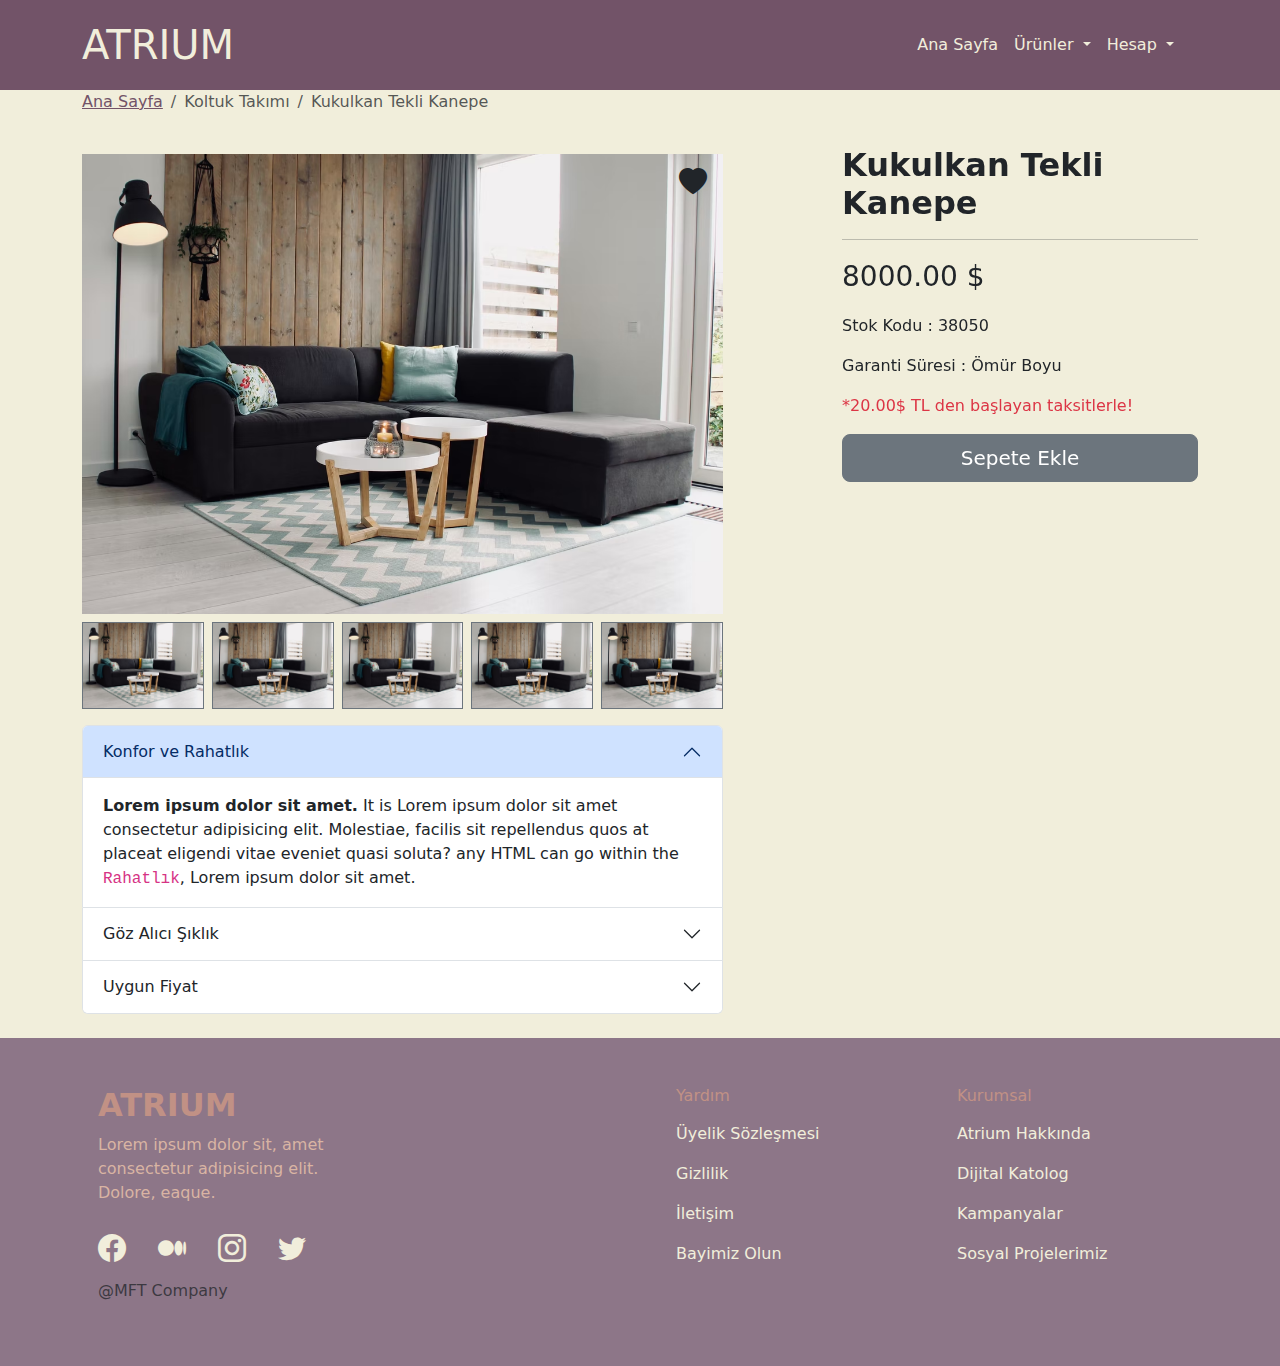
==== detail.html @ f6211954 "detail page added will be responsive" ====
<!DOCTYPE html>
<html lang="en">

<head>
    <meta charset="UTF-8">
    <meta http-equiv="X-UA-Compatible" content="IE=edge">
    <meta name="viewport" content="width=device-width, initial-scale=1.0">
    <link rel="stylesheet" href="https://cdn.jsdelivr.net/npm/bootstrap-icons@1.8.3/font/bootstrap-icons.css">
    <link href="https://cdn.jsdelivr.net/npm/bootstrap@5.2.0-beta1/dist/css/bootstrap.min.css" rel="stylesheet">
    <link rel="stylesheet" href="styles.css">
    <link rel="stylesheet" href="normalize.css">
    <title>Atrium</title>

</head>

<body>


        <nav class="navbar navbar-expand-sm navbar-dark bg-own-darkPurple ">
            <div class="container">
                <a class="navbar-brand bg-own-white fs-1" href="#">ATRIUM</a>
                <button class="navbar-toggler" type="button" data-bs-toggle="collapse"
                    data-bs-target="#navbarSupportedContent" aria-controls="navbarSupportedContent"
                    aria-expanded="false" aria-label="Toggle navigation">
                    <span class="navbar-toggler-icon"></span>
                </button>
                <div class="collapse navbar-collapse" id="navbarSupportedContent">
                    <ul class="navbar-nav ms-auto mb-2 mb-lg-0">
                        <li class="nav-item">
                            <a class="nav-link bg-own-white" aria-current="page" href="#">Ana Sayfa</a>
                        </li>
                        <li class="nav-item dropdown bg-own-">
                            <a class="nav-link dropdown-toggle bg-own-white" href="#" id="navbarDropdown" role="button"
                                data-bs-toggle="dropdown" aria-expanded="false">
                                Ürünler
                            </a>
                            <ul class="dropdown-menu bg-own-lightPurple bg-own-cream" aria-labelledby="navbarDropdown">
                                <li><a class="dropdown-item bg-own-white" href="#">Masa</a></li>
                                <li><a class="dropdown-item bg-own-white" href="#">Sandalye</a></li>
                                <li><a class="dropdown-item bg-own-white" href="#">Koltuk Takımı</a></li>
                                <!-- <li>
                                <hr class="dropdown-divider">
                            </li> -->

                                <li><a class="dropdown-item bg-own-white" href="#">
                                        Tekli Koltuk</a>

                                </li>
                            </ul>
                        </li>



                        <li class="nav-item dropdown bg-own-">
                            <a class="nav-link dropdown-toggle bg-own-white" href="#" id="navbarDropdown" role="button"
                                data-bs-toggle="dropdown" aria-expanded="false">
                                Hesap
                            </a>
                            <ul class="dropdown-menu bg-own-lightPurple bg-own-cream" aria-labelledby="navbarDropdown">
                                <li><a class="dropdown-item bg-own-white" href="#">Siparişlerim</a></li>
                                <li><a class="dropdown-item bg-own-white" href="#">Sana Özel</a></li>
                                <li>
                                    <hr class="dropdown-divider">
                                </li>

                                <li><a class="dropdown-item bg-own-white logout" href="#"> <i
                                            class="bi bi-box-arrow-right">
                                        </i>
                                        Çıkış Yap</a>

                                </li>
                            </ul>
                        </li>
                        <li class="nav-item">
                            <a class="nav-link bg-own-white userName" href="#"></a>
                        </li>

                    </ul>

                </div>
            </div>
        </nav>
        <main style="background-color: #f1eedb;" >
            <div class="container">
                <nav aria-label="breadcrumb" style="height: auto;">
                    <ol class="breadcrumb">
                        <li class="breadcrumb-item"><a href="index.html" style="color: #725368;">Ana Sayfa</a></li>
                        <li class="breadcrumb-item active" aria-current="page">Koltuk Takımı</li>
                        <li class="breadcrumb-item active" aria-current="page">Kukulkan Tekli Kanepe</li>
                    </ol>
                </nav>

                <div class="row own-wrap">


                    <div class="col-7 ">
                        <div class="py-3">

                            <div class="py-2 position-relative" style="width: 100%">
                                <img src="assets/caroselThree.avif" class="img-fluid" alt="">
                                <div class="position-absolute end-0 top-0 p-3">
                                    <i class="bi bi-heart-fill fs-3 "></i>
                                </div>
                            </div>
                            <div class="d-flex gap-2">
                                <div style="width: 8rem; " class="border border-1 border-secondary">
                                    <img src="/assets/caroselThree.avif" class="img-fluid" alt="">
                                </div>
                                <div style="width: 8rem; " class="border border-1 border-secondary">
                                    <img src="/assets/caroselThree.avif" class="img-fluid" alt="">
                                </div>
                                <div style="width: 8rem; " class="border border-1 border-secondary">
                                    <img src="/assets/caroselThree.avif" class="img-fluid" alt="">
                                </div>
                                <div style="width: 8rem; " class="border border-1 border-secondary">
                                    <img src="/assets/caroselThree.avif" class="img-fluid" alt="">
                                </div>
                                <div style="width: 8rem; " class="border border-1 border-secondary">
                                    <img src="/assets/caroselThree.avif" class="img-fluid" alt="">
                                </div>
                            </div>
                        </div>


                        <div>
                            <div class="accordion mb-4 " id="accordionPanelsStayOpenExample">
                                <div class="accordion-item">
                                    <h2 class="accordion-header" id="panelsStayOpen-headingOne">
                                        <button class="accordion-button" type="button" data-bs-toggle="collapse"
                                            data-bs-target="#panelsStayOpen-collapseOne" aria-expanded="true"
                                            aria-controls="panelsStayOpen-collapseOne">
                                            Konfor ve Rahatlık
                                        </button>
                                    </h2>
                                    <div id="panelsStayOpen-collapseOne" class="accordion-collapse collapse show"
                                        aria-labelledby="panelsStayOpen-headingOne">
                                        <div class="accordion-body">
                                            <strong>Lorem ipsum dolor sit amet.</strong> It is Lorem ipsum dolor sit
                                            amet
                                            consectetur adipisicing elit. Molestiae, facilis sit repellendus quos at
                                            placeat
                                            eligendi vitae eveniet quasi soluta?
                                            any HTML can go within the <code>Rahatlık</code>, Lorem ipsum dolor sit
                                            amet.
                                        </div>
                                    </div>
                                </div>
                                <div class="accordion-item">
                                    <h2 class="accordion-header" id="panelsStayOpen-headingTwo">
                                        <button class="accordion-button collapsed" type="button"
                                            data-bs-toggle="collapse" data-bs-target="#panelsStayOpen-collapseTwo"
                                            aria-expanded="false" aria-controls="panelsStayOpen-collapseTwo">
                                            Göz Alıcı Şıklık
                                        </button>
                                    </h2>
                                    <div id="panelsStayOpen-collapseTwo" class="accordion-collapse collapse"
                                        aria-labelledby="panelsStayOpen-headingTwo">
                                        <div class="accordion-body">
                                            <strong>Lorem ipsum dolor sit, amet consectetur adipisicing elit. Vero,
                                                fugiat.</strong> Lorem ipsum dolor sit, amet consectetur adipisicing
                                            elit.
                                            Aut maxime amet deleniti molestiae, eaque aspernatur facere debitis voluptas
                                            est
                                            error fugit dolor? Fugiat consequuntur ex debitis cumque fugit ullam illum
                                            numquam animi. Ducimus, quibusdam blanditiis.
                                        </div>
                                    </div>
                                </div>
                                <div class="accordion-item">
                                    <h2 class="accordion-header" id="panelsStayOpen-headingThree">
                                        <button class="accordion-button collapsed" type="button"
                                            data-bs-toggle="collapse" data-bs-target="#panelsStayOpen-collapseThree"
                                            aria-expanded="false" aria-controls="panelsStayOpen-collapseThree">
                                            Uygun Fiyat
                                        </button>
                                    </h2>
                                    <div id="panelsStayOpen-collapseThree" class="accordion-collapse collapse"
                                        aria-labelledby="panelsStayOpen-headingThree">
                                        <div class="accordion-body">
                                            <strong>Lorem ipsum dolor sit amet.</strong> Lorem ipsum, dolor sit amet
                                            consectetur adipisicing elit. Veritatis odit illum temporibus iste cumque
                                            quisquam laudantium culpa est. Debitis illo repellat quae, maxime
                                            consequuntur
                                            fugiat hic autem voluptatum itaque, ad, repudiandae quaerat soluta
                                            reprehenderit
                                            accusamus totam nulla ipsam illum quis!
                                        </div>
                                    </div>
                                </div>
                            </div>
                        </div>


                    </div>

                    <div class="col"></div>

                    <div class="col-4 sticky-xl-top">
                        <div class="py-3">
                            <div>
                                <h2 class="fw-bold fs-2">Kukulkan Tekli Kanepe</h2>
                                <hr>
                                <p class="fw-light fs-3">8000.00 $</p>
                                <p>Stok Kodu : <span>38050</span></p>
                                <p>Garanti Süresi : <span>Ömür Boyu</span></p>
                                <p class="text-danger">*20.00$ TL den başlayan taksitlerle!</p>
                                <button type="button" class="btn btn-secondary btn-lg w-100">Sepete Ekle</button>
                            </div>

                        </div>
                    </div>

                </div>
        </main>


        <footer class="bg-own-lightPurple">

            <div class="container py-5 ">
                <div class="row h-100">
                    <div class="col-10 col-lg mb-2 ms-3">
                        <h2 class="fw-bold  bg-own-darkCream">
                            ATRIUM
                        </h2>
                        <p class="bg-own-cream">Lorem ipsum dolor sit, amet consectetur adipisicing elit. Dolore, eaque.
                        </p>
                        <nav class="w-100">

                            <ul class="nav justify-content-start ">

                                <li class="nav-item ">
                                    <a class="nav-link ps-0" href="#" style="color:#F1EEDB ;">
                                        <i class="bi bi-facebook fs-3"></i>

                                    </a>
                                </li>
                                <li class="nav-item">
                                    <a class="nav-link" href="#" style="color:#F1EEDB ;">
                                        <i class="bi bi-medium fs-3"></i>

                                    </a>
                                </li>
                                <li class="nav-item">
                                    <a class="nav-link" href="#" style="color:#F1EEDB ;">
                                        <i class="bi bi-instagram fs-3"></i>
                                    </a>

                                </li>
                                <li class="nav-item">
                                    <a class="nav-link" href="#" style="color:#F1EEDB ;">
                                        <i class="bi bi-twitter fs-3"></i>
                                    </a>
                                </li>
                            </ul>
                            <p class="font-size-13 text-muted m-0">@MFT Company</p>
                        </nav>
                    </div>

                    <div class="col">
                    </div>
                    <div class="col mb-2">
                        <h6 class="ms-3 bg-own-darkCream">Yardım</h6>
                        <nav class="nav flex-column flex-nowrap footer ">
                            <a class="nav-link active bg-own-white footer" aria-current="page" href="#">Üyelik
                                Sözleşmesi</a>
                            <a class="nav-link bg-own-white footer" href="#">Gizlilik</a>
                            <a class="nav-link bg-own-white footer" href="#">İletişim</a>
                            <a class="nav-link bg-own-white footer">Bayimiz Olun</a>
                        </nav>
                    </div>

                    <div class="col mb-2 ">
                        <h6 class="ms-3 bg-own-darkCream">Kurumsal</h6>
                        <nav class="nav flex-column flex-nowrap  ">
                            <a class="nav-link active bg-own-white footer" aria-current="page" href="#">Atrium
                                Hakkında</a>
                            <a class="nav-link bg-own-white footer" href="#">Dijital Katolog</a>
                            <a class="nav-link bg-own-white footer" href="#">Kampanyalar</a>
                            <a class="nav-link bg-own-white footer">Sosyal Projelerimiz</a>
                        </nav>
                    </div>
                </div>
            </div>
        </footer>





    <script src="https://cdn.jsdelivr.net/npm/bootstrap@5.2.0-beta1/dist/js/bootstrap.bundle.min.js"></script>
</body>

</html>
---- styles.css ----
:root {
  --images-size: calc(100vh - 5.625rem);
}



/* scroll event*/

/* section carosel height */

/* web browser scroll anim */

@media only screen and (min-width: 1024px) {
  /* .scrollContent > .scrollzz {
    scroll-snap-align: start;
    height: 100%;
  } */
  nav {
    height: 5.625rem;
  }
  /* .scrollContent {
    scroll-snap-type: y mandatory;
    height: 100vh;
    overflow-y: scroll;
  }
  .carousel-inner {
    height: var(--images-size);
  } */
}


.bg-own-darkPurple {
  background: #725368;
}
.bg-own-lightPurple {
  background: #8d7688;
}
.bg-own-white {
  color: #f1eedb;
}
.bg-own-cream {
  color: #d9b4a3;
}
.bg-own-darkCream {
  color: #c19185;
}

/* OverRide */
.dropdown-menu li a:hover {
  color: #d9b4a3;
  background: #8d7688;
}
.dropdown-menu li {
  height: 100%;
}



@media screen and (max-width: 600px) {
  .marginOwn {
    margin-top: 0 !important ;
  }
  .respon {
    display: none;
  }
  .scrollContent {
    scroll-snap-type: none;
    height: 100%;
  }
  .scrollContent > .scrollzz {
    scroll-snap-align: inherit;
    height: 100%;
  }
  .own-wrap {
  }
  
}

.hov {
  transition: 0.1s;
  border-radius: 50%;
  border: 2px solid #c19185;
}
.hov:hover {
  border: 2px solid #725368;
}
.attach:hover {
  background-size: 100px;
  cursor: pointer;
}

.first-Visit {
  width: 100%;
  height: 100vh;
  background: rgb(139, 49, 95);
  background: linear-gradient(
    90deg,
    rgba(139, 49, 95, 1) 33%,
    rgba(139, 49, 95, 1) 55%,
    rgba(139, 49, 95, 1) 61%,
    rgba(139, 49, 95, 1) 66%,
    rgba(114, 83, 104, 1) 100%
  );
}


/* card hover */
.imgHover{
  transition: 0.1s;
}
.imgHover:hover {
  transform: scale(1.1);
}

/* stick place poiner */
.cursor {
  cursor: pointer;
}

/* footer hover */
.footer:hover {
  color: #725368 !important;
}
/* override a tag */
a.footer:visited, a.footer:active{ 
  color:  #f1eedb ;
}

nav[aria-label='breadcrumb']{
  height: auto  !important;
}
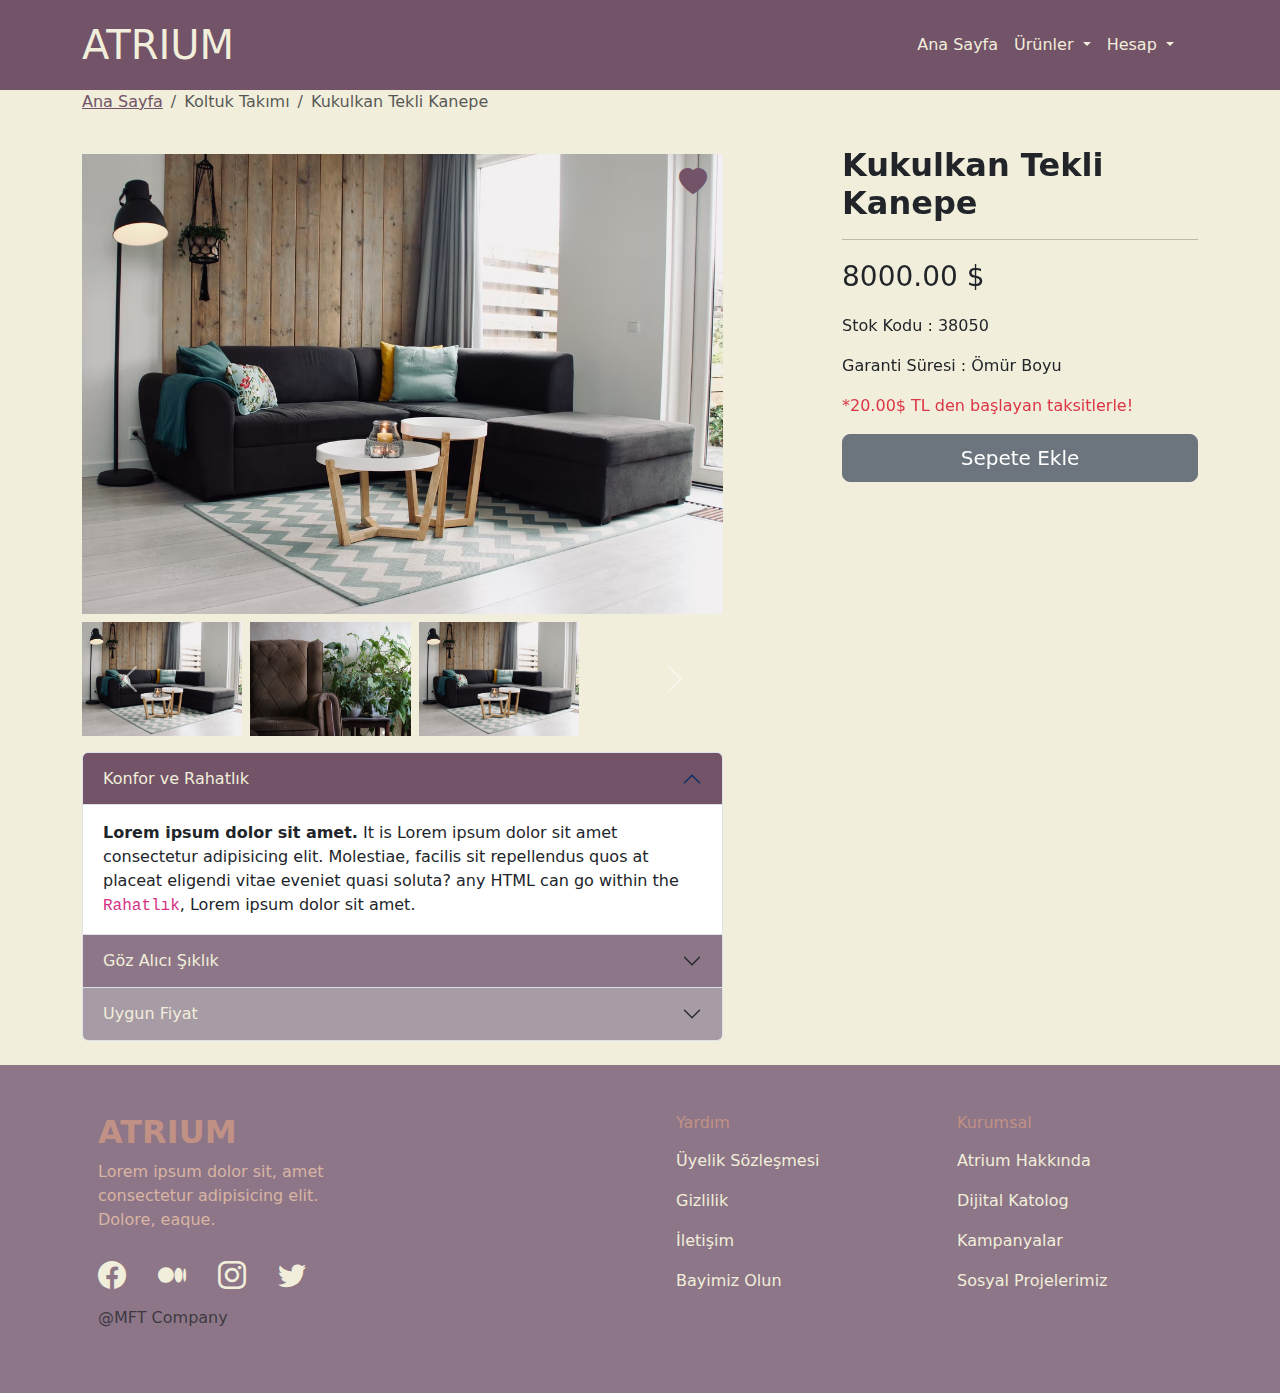
==== commit b2201fc4: "added detail page responsive" ====
--- a/detail.html
+++ b/detail.html
@@ -15,10 +15,11 @@
 
 <body>
 
+    <div>
 
         <nav class="navbar navbar-expand-sm navbar-dark bg-own-darkPurple ">
             <div class="container">
-                <a class="navbar-brand bg-own-white fs-1" href="#">ATRIUM</a>
+                <a class="navbar-brand bg-own-white fs-1" href="index.html">ATRIUM</a>
                 <button class="navbar-toggler" type="button" data-bs-toggle="collapse"
                     data-bs-target="#navbarSupportedContent" aria-controls="navbarSupportedContent"
                     aria-expanded="false" aria-label="Toggle navigation">
@@ -80,7 +81,10 @@
                 </div>
             </div>
         </nav>
-        <main style="background-color: #f1eedb;" >
+
+
+
+        <main style="background-color: #f1eedb;">
             <div class="container">
                 <nav aria-label="breadcrumb" style="height: auto;">
                     <ol class="breadcrumb">
@@ -99,10 +103,40 @@
                             <div class="py-2 position-relative" style="width: 100%">
                                 <img src="assets/caroselThree.avif" class="img-fluid" alt="">
                                 <div class="position-absolute end-0 top-0 p-3">
-                                    <i class="bi bi-heart-fill fs-3 "></i>
-                                </div>
-                            </div>
+                                    <i class="bi bi-heart-fill fs-3 " style="color: #725368;" ></i>
+                                </div>
+                            </div>
+
+                            <div id="carouselExampleControls" class="carousel slide" data-bs-ride="carousel">
+                                
+                                <div class="carousel-inner">
+                                    <div class="carousel-item active d-flex gap-2">
+                                        <img src="assets/caroselOne.avif" class=" w-25" alt="...">
+                                        <img src="assets/caroselOne.avif" class=" w-25" alt="...">
+                                        <img src="assets/caroselThree.avif" class=" w-25" alt="...">
+                                    </div>
+                                    <div class="carousel-item d-flex gap-2">
+                                        <img src="assets/caroselThree.avif" class=" w-25" alt="...">
+                                    </div>
+
+                                </div>
+                                <button class="carousel-control-prev" type="button"
+                                    data-bs-target="#carouselExampleControls" data-bs-slide="prev">
+                                    <span class="carousel-control-prev-icon" aria-hidden="true"></span>
+                                    <span class="visually-hidden">Previous</span>
+                                </button>
+                                <button class="carousel-control-next" type="button"
+                                    data-bs-target="#carouselExampleControls" data-bs-slide="next">
+                                    <span class="carousel-control-next-icon" aria-hidden="true"></span>
+                                    <span class="visually-hidden">Next</span>
+                                </button>
+                            </div>
+
                             <div class="d-flex gap-2">
+
+                                <!-- <div style="width: 8rem; " class="border border-1 border-secondary">
+                                    <img src="/assets/caroselThree.avif" class="img-fluid" alt="">
+                                </div>
                                 <div style="width: 8rem; " class="border border-1 border-secondary">
                                     <img src="/assets/caroselThree.avif" class="img-fluid" alt="">
                                 </div>
@@ -114,10 +148,8 @@
                                 </div>
                                 <div style="width: 8rem; " class="border border-1 border-secondary">
                                     <img src="/assets/caroselThree.avif" class="img-fluid" alt="">
-                                </div>
-                                <div style="width: 8rem; " class="border border-1 border-secondary">
-                                    <img src="/assets/caroselThree.avif" class="img-fluid" alt="">
-                                </div>
+                                </div> -->
+
                             </div>
                         </div>
 
@@ -126,7 +158,7 @@
                             <div class="accordion mb-4 " id="accordionPanelsStayOpenExample">
                                 <div class="accordion-item">
                                     <h2 class="accordion-header" id="panelsStayOpen-headingOne">
-                                        <button class="accordion-button" type="button" data-bs-toggle="collapse"
+                                        <button class="accordion-button" style="background-color: #725368; color: #f1eedb;" type="button" data-bs-toggle="collapse"
                                             data-bs-target="#panelsStayOpen-collapseOne" aria-expanded="true"
                                             aria-controls="panelsStayOpen-collapseOne">
                                             Konfor ve Rahatlık
@@ -147,7 +179,7 @@
                                 </div>
                                 <div class="accordion-item">
                                     <h2 class="accordion-header" id="panelsStayOpen-headingTwo">
-                                        <button class="accordion-button collapsed" type="button"
+                                        <button class="accordion-button collapsed" style="background-color:#8d7688 ; color: #F1EEDB; border-color: none;" type="button"
                                             data-bs-toggle="collapse" data-bs-target="#panelsStayOpen-collapseTwo"
                                             aria-expanded="false" aria-controls="panelsStayOpen-collapseTwo">
                                             Göz Alıcı Şıklık
@@ -169,6 +201,7 @@
                                 <div class="accordion-item">
                                     <h2 class="accordion-header" id="panelsStayOpen-headingThree">
                                         <button class="accordion-button collapsed" type="button"
+                                        style="background-color:#a79ba5 ; color: #F1EEDB; border-color: none;" 
                                             data-bs-toggle="collapse" data-bs-target="#panelsStayOpen-collapseThree"
                                             aria-expanded="false" aria-controls="panelsStayOpen-collapseThree">
                                             Uygun Fiyat
@@ -283,9 +316,10 @@
             </div>
         </footer>
 
-
-
-
+    </div>
+
+
+    <script src="script.js"></script>
 
     <script src="https://cdn.jsdelivr.net/npm/bootstrap@5.2.0-beta1/dist/js/bootstrap.bundle.min.js"></script>
 </body>
--- a/styles.css
+++ b/styles.css
@@ -72,6 +72,11 @@
     height: 100%;
   }
   .own-wrap {
+    display: flex;
+    flex-direction: column;
+    align-items: center;
+    justify-content: center;
+
   }
   
 }
@@ -128,4 +133,19 @@
 
 nav[aria-label='breadcrumb']{
   height: auto  !important;
-}+}
+
+
+button.accordion-button::after:active{
+  color:black
+}
+/* button:hover {
+  background-color:none !important;
+}
+button a {
+  color: #8d7688;
+}
+button a:hover {
+  color: #8d7688;
+}
+ */
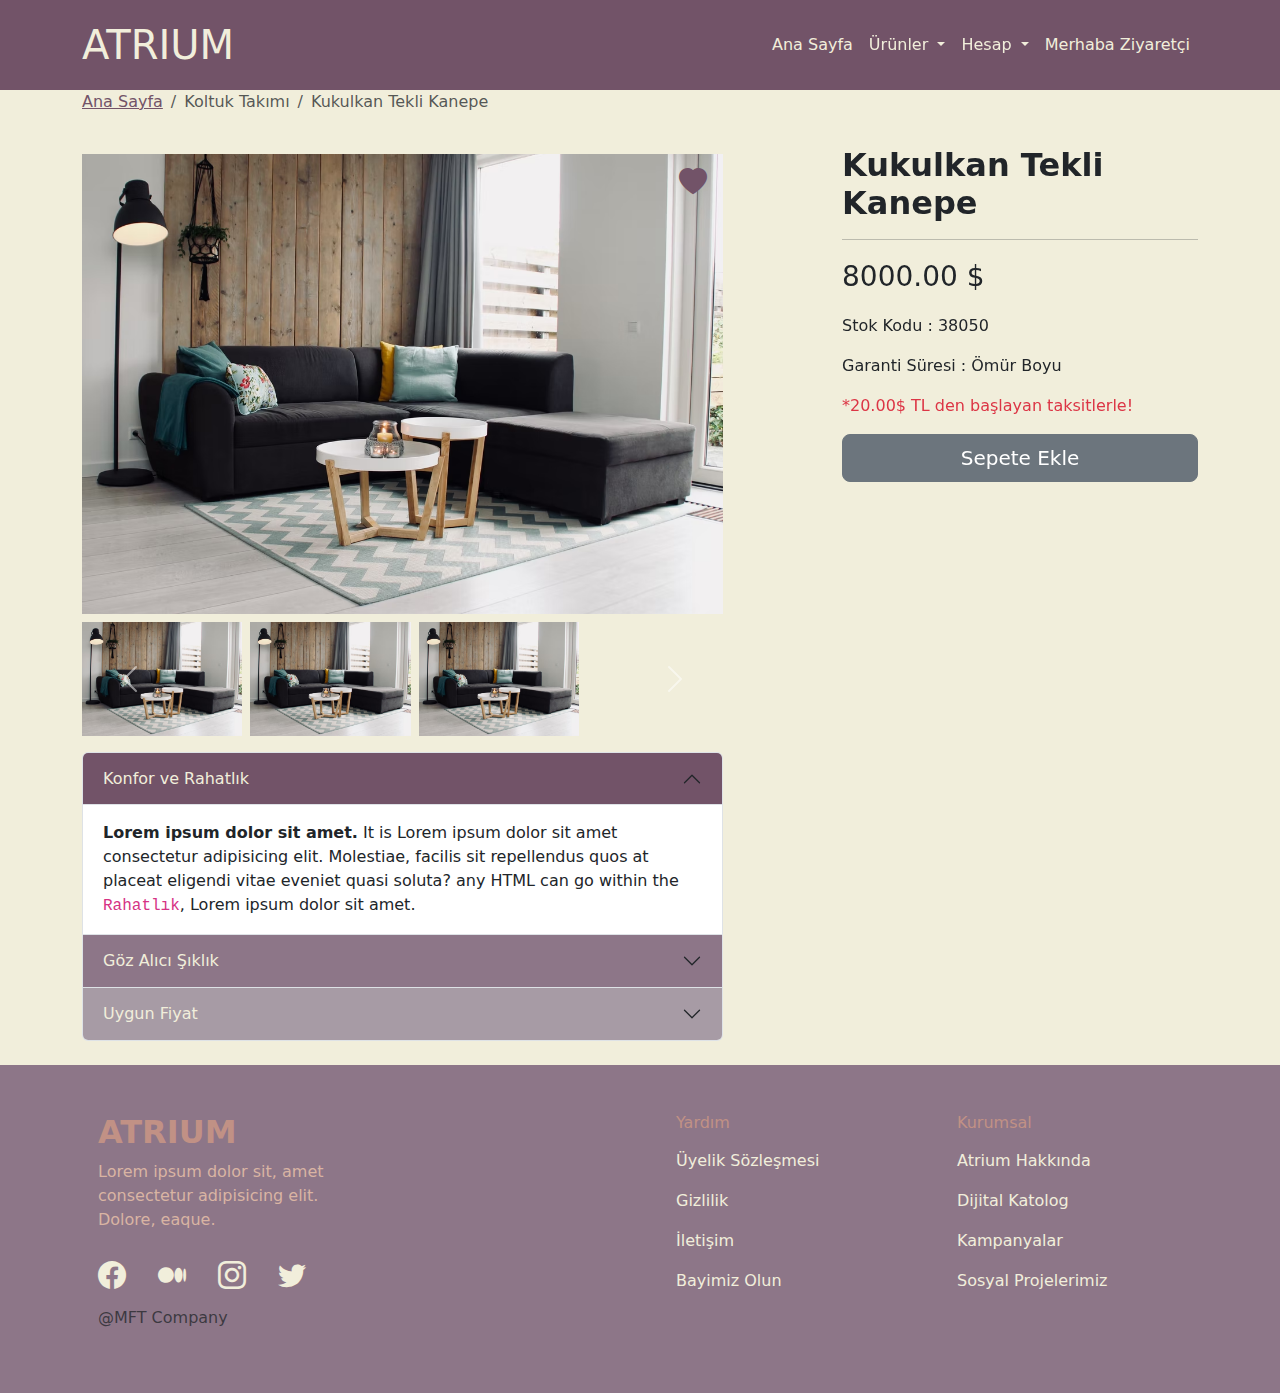
==== commit 33d5c574: "slick slider unfinished" ====
--- a/detail.html
+++ b/detail.html
@@ -10,7 +10,6 @@
     <link rel="stylesheet" href="styles.css">
     <link rel="stylesheet" href="normalize.css">
     <title>Atrium</title>
-
 </head>
 
 <body>
@@ -30,7 +29,7 @@
                         <li class="nav-item">
                             <a class="nav-link bg-own-white" aria-current="page" href="#">Ana Sayfa</a>
                         </li>
-                        <li class="nav-item dropdown bg-own-">
+                        <li class="nav-item dropdown bg-own-" style="z-index: 2;">
                             <a class="nav-link dropdown-toggle bg-own-white" href="#" id="navbarDropdown" role="button"
                                 data-bs-toggle="dropdown" aria-expanded="false">
                                 Ürünler
@@ -52,7 +51,7 @@
 
 
 
-                        <li class="nav-item dropdown bg-own-">
+                        <li class="nav-item dropdown bg-own-" style="z-index: 2;">
                             <a class="nav-link dropdown-toggle bg-own-white" href="#" id="navbarDropdown" role="button"
                                 data-bs-toggle="dropdown" aria-expanded="false">
                                 Hesap
@@ -86,7 +85,7 @@
 
         <main style="background-color: #f1eedb;">
             <div class="container">
-                <nav aria-label="breadcrumb" style="height: auto;">
+                <nav aria-label="breadcrumb " class="ownWidth" style="height: auto;">
                     <ol class="breadcrumb">
                         <li class="breadcrumb-item"><a href="index.html" style="color: #725368;">Ana Sayfa</a></li>
                         <li class="breadcrumb-item active" aria-current="page">Koltuk Takımı</li>
@@ -97,27 +96,30 @@
                 <div class="row own-wrap">
 
 
-                    <div class="col-7 ">
+                    <div class="col-7 ownWidth ">
                         <div class="py-3">
 
                             <div class="py-2 position-relative" style="width: 100%">
                                 <img src="assets/caroselThree.avif" class="img-fluid" alt="">
                                 <div class="position-absolute end-0 top-0 p-3">
-                                    <i class="bi bi-heart-fill fs-3 " style="color: #725368;" ></i>
+                                    <i class="bi bi-heart-fill fs-3 " style="color: #725368;"></i>
                                 </div>
                             </div>
 
                             <div id="carouselExampleControls" class="carousel slide" data-bs-ride="carousel">
-                                
+
                                 <div class="carousel-inner">
-                                    <div class="carousel-item active d-flex gap-2">
-                                        <img src="assets/caroselOne.avif" class=" w-25" alt="...">
-                                        <img src="assets/caroselOne.avif" class=" w-25" alt="...">
-                                        <img src="assets/caroselThree.avif" class=" w-25" alt="...">
-                                    </div>
-                                    <div class="carousel-item d-flex gap-2">
-                                        <img src="assets/caroselThree.avif" class=" w-25" alt="...">
-                                    </div>
+                                    <div class="carousel-item  active d-flex gap-2" >
+                                        <img src="assets/caroselOne.avif" class="d-block w-25" alt="...">
+                                        <img src="assets/caroselOne.avif" class="d-block w-25" alt="...">
+                                        <img src="assets/caroselOne.avif" class="d-block w-25" alt="...">
+                                    </div>
+                                    <div class="carousel-item d-block  active d-flex gap-2" >
+                                        <img src="assets/caroselThree.avif" class="d-block w-25" alt="...">
+                                        <img src="assets/caroselThree.avif" class="d-block w-25" alt="...">
+                                        <img src="assets/caroselThree.avif" class="d-block w-25" alt="...">
+                                    </div>
+                                    
 
                                 </div>
                                 <button class="carousel-control-prev" type="button"
@@ -158,7 +160,9 @@
                             <div class="accordion mb-4 " id="accordionPanelsStayOpenExample">
                                 <div class="accordion-item">
                                     <h2 class="accordion-header" id="panelsStayOpen-headingOne">
-                                        <button class="accordion-button" style="background-color: #725368; color: #f1eedb;" type="button" data-bs-toggle="collapse"
+                                        <button class="accordion-button"
+                                            style="border-color: none; background-color: #725368; color: #f1eedb;"
+                                            type="button" data-bs-toggle="collapse"
                                             data-bs-target="#panelsStayOpen-collapseOne" aria-expanded="true"
                                             aria-controls="panelsStayOpen-collapseOne">
                                             Konfor ve Rahatlık
@@ -179,9 +183,11 @@
                                 </div>
                                 <div class="accordion-item">
                                     <h2 class="accordion-header" id="panelsStayOpen-headingTwo">
-                                        <button class="accordion-button collapsed" style="background-color:#8d7688 ; color: #F1EEDB; border-color: none;" type="button"
-                                            data-bs-toggle="collapse" data-bs-target="#panelsStayOpen-collapseTwo"
-                                            aria-expanded="false" aria-controls="panelsStayOpen-collapseTwo">
+                                        <button class="accordion-button collapsed"
+                                            style="background-color:#8d7688 ; color: #F1EEDB; border-color: none;"
+                                            type="button" data-bs-toggle="collapse"
+                                            data-bs-target="#panelsStayOpen-collapseTwo" aria-expanded="false"
+                                            aria-controls="panelsStayOpen-collapseTwo">
                                             Göz Alıcı Şıklık
                                         </button>
                                     </h2>
@@ -201,7 +207,7 @@
                                 <div class="accordion-item">
                                     <h2 class="accordion-header" id="panelsStayOpen-headingThree">
                                         <button class="accordion-button collapsed" type="button"
-                                        style="background-color:#a79ba5 ; color: #F1EEDB; border-color: none;" 
+                                            style="background-color:#a79ba5 ; color: #F1EEDB; border-color: none;"
                                             data-bs-toggle="collapse" data-bs-target="#panelsStayOpen-collapseThree"
                                             aria-expanded="false" aria-controls="panelsStayOpen-collapseThree">
                                             Uygun Fiyat
@@ -228,7 +234,7 @@
 
                     <div class="col"></div>
 
-                    <div class="col-4 sticky-xl-top">
+                    <div class="col-4 ownWidth sticky-xl-top" style="z-index: 1;">
                         <div class="py-3">
                             <div>
                                 <h2 class="fw-bold fs-2">Kukulkan Tekli Kanepe</h2>
@@ -320,7 +326,6 @@
 
 
     <script src="script.js"></script>
-
     <script src="https://cdn.jsdelivr.net/npm/bootstrap@5.2.0-beta1/dist/js/bootstrap.bundle.min.js"></script>
 </body>
 
--- a/styles.css
+++ b/styles.css
@@ -78,6 +78,9 @@
     justify-content: center;
 
   }
+  .ownWidth{
+    width: 100%;
+  }
   
 }
 
@@ -139,6 +142,15 @@
 button.accordion-button::after:active{
   color:black
 }
+
+.accordion-button:focus{
+  border-color: none;
+  box-shadow:none
+}
+.accordion-button:not(.collapsed)::after {
+  background-image: var(--bs-accordion-btn-icon);
+  color: black;
+}
 /* button:hover {
   background-color:none !important;
 }
